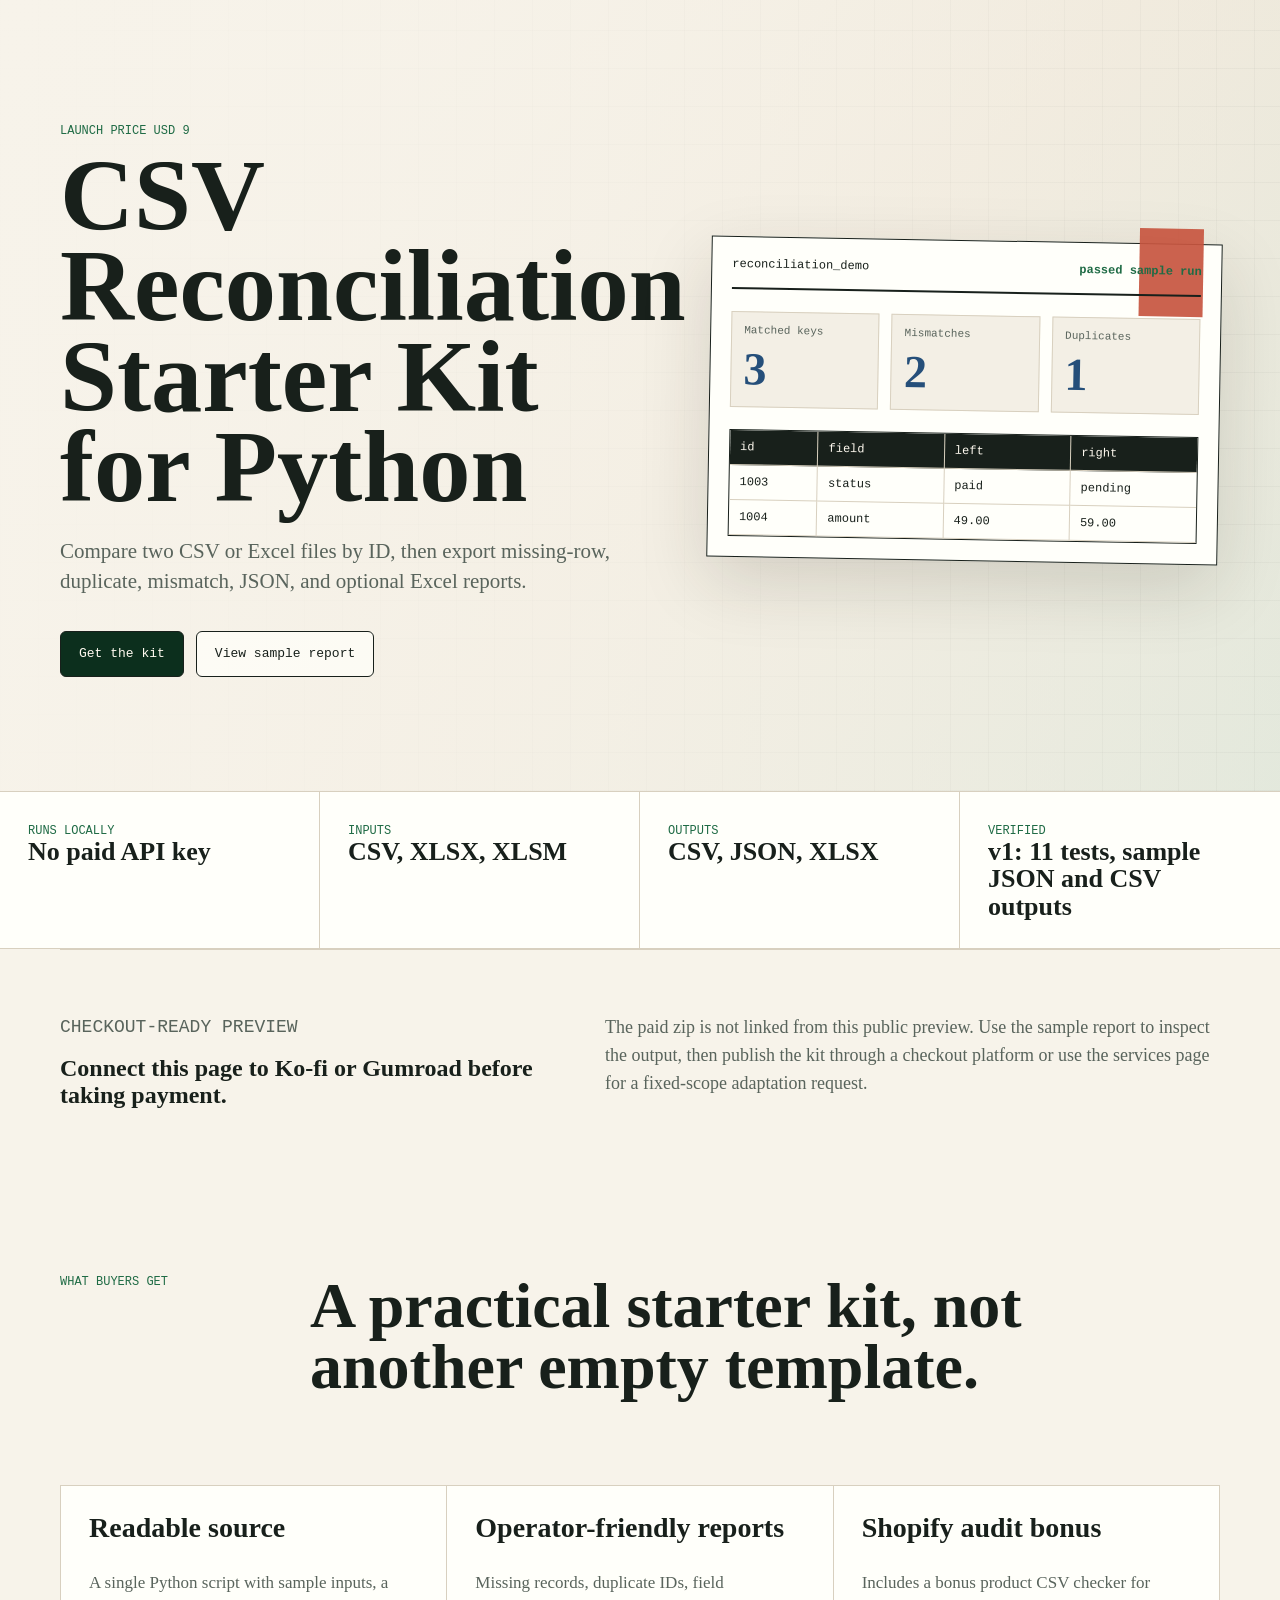
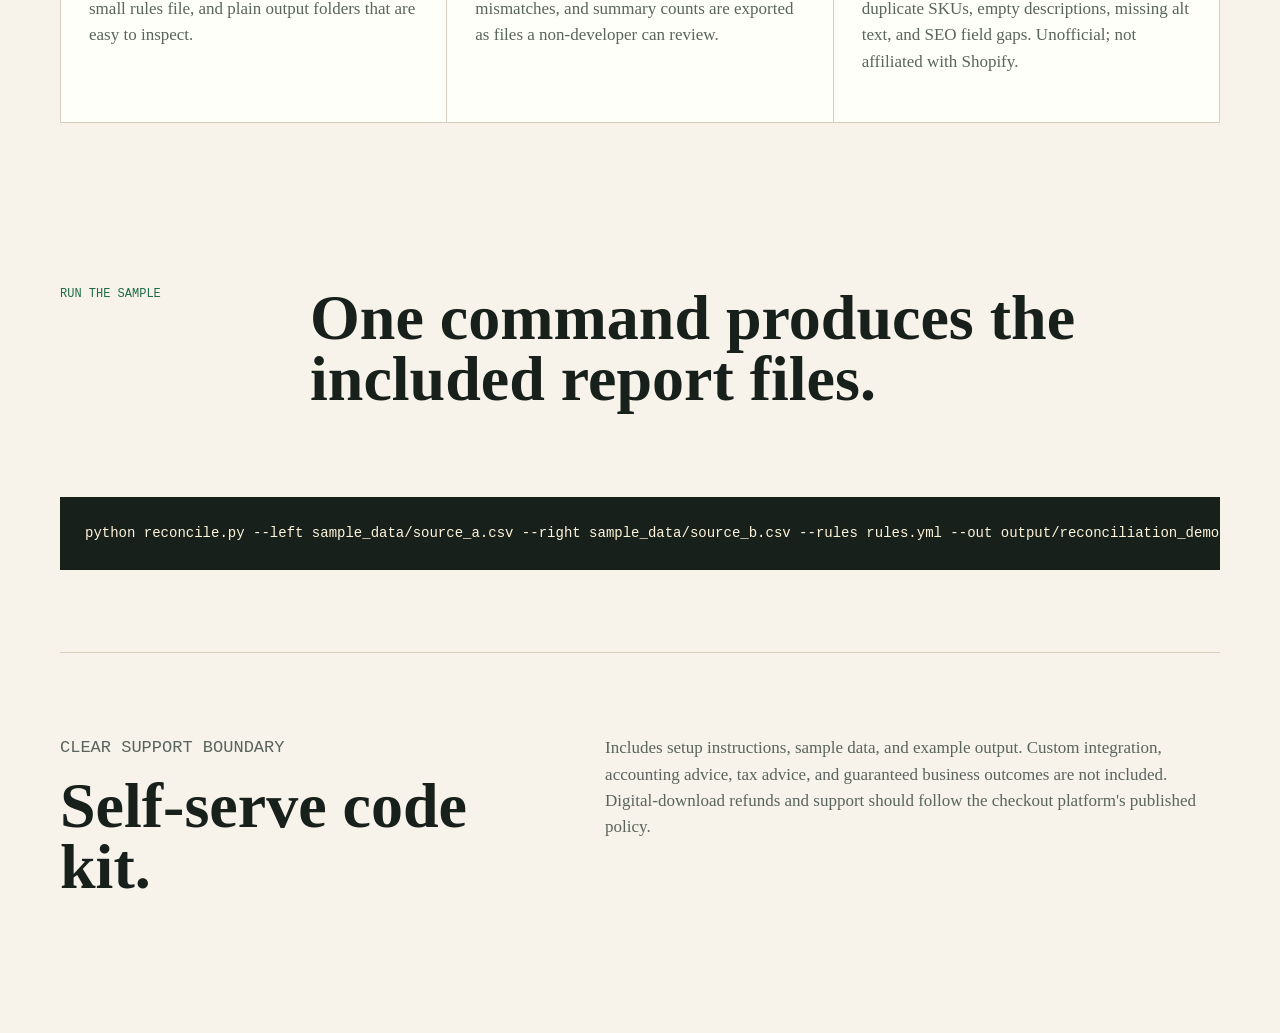
==== csv-kit/index.html @ 3e7ce138 "Create a public proof page for service outreach Constraint: public portfolio must not expose paid zi" ====
<!doctype html>
<html lang="en">
  <head>
    <meta charset="utf-8">
    <meta name="viewport" content="width=device-width, initial-scale=1">
    <title>CSV Reconciliation Starter Kit for Python</title>
    <meta
      name="description"
      content="A local Python kit for comparing CSV and Excel files, finding mismatches, missing rows, duplicates, and producing clean reports."
    >
    <link rel="stylesheet" href="styles.css">
  </head>
  <body>
    <main>
      <section class="hero" aria-labelledby="product-title">
        <div class="hero-grid">
          <div class="hero-copy">
            <p class="eyebrow">Launch price USD 9</p>
            <h1 id="product-title">CSV Reconciliation Starter Kit for Python</h1>
            <p class="lede">
              Compare two CSV or Excel files by ID, then export missing-row,
              duplicate, mismatch, JSON, and optional Excel reports.
            </p>
            <div class="actions" aria-label="Product actions">
              <a class="button primary" href="#purchase">
                Get the kit
              </a>
              <a class="button secondary" href="sample-output/summary.json">
                View sample report
              </a>
            </div>
          </div>

          <div class="report-visual" aria-label="Example reconciliation report preview">
            <div class="report-topline">
              <span>reconciliation_demo</span>
              <strong>passed sample run</strong>
            </div>
            <div class="metric-strip">
              <div>
                <span>Matched keys</span>
                <strong>3</strong>
              </div>
              <div>
                <span>Mismatches</span>
                <strong>2</strong>
              </div>
              <div>
                <span>Duplicates</span>
                <strong>1</strong>
              </div>
            </div>
            <div class="diff-table" role="table" aria-label="Mismatch preview">
              <div role="row" class="head">
                <span role="columnheader">id</span>
                <span role="columnheader">field</span>
                <span role="columnheader">left</span>
                <span role="columnheader">right</span>
              </div>
              <div role="row">
                <span>1003</span>
                <span>status</span>
                <span>paid</span>
                <span>pending</span>
              </div>
              <div role="row">
                <span>1004</span>
                <span>amount</span>
                <span>49.00</span>
                <span>59.00</span>
              </div>
            </div>
          </div>
        </div>
      </section>

      <section class="proof-band" aria-label="Proof points">
        <div>
          <span class="label">Runs locally</span>
          <strong>No paid API key</strong>
        </div>
        <div>
          <span class="label">Inputs</span>
          <strong>CSV, XLSX, XLSM</strong>
        </div>
        <div>
          <span class="label">Outputs</span>
          <strong>CSV, JSON, XLSX</strong>
        </div>
        <div>
          <span class="label">Verified</span>
          <strong>v1: 11 tests, sample JSON and CSV outputs</strong>
        </div>
      </section>

      <section id="purchase" class="purchase-note" aria-label="Purchase note">
        <div>
          <p class="eyebrow">Checkout-ready preview</p>
          <h2>Connect this page to Ko-fi or Gumroad before taking payment.</h2>
        </div>
        <p>
          The paid zip is not linked from this public preview. Use the sample
          report to inspect the output, then publish the kit through a checkout
          platform or use the services page for a fixed-scope adaptation request.
        </p>
      </section>

      <section class="details">
        <div class="section-heading">
          <p class="eyebrow">What buyers get</p>
          <h2>A practical starter kit, not another empty template.</h2>
        </div>
        <div class="feature-grid">
          <article>
            <h3>Readable source</h3>
            <p>
              A single Python script with sample inputs, a small rules file, and
              plain output folders that are easy to inspect.
            </p>
          </article>
          <article>
            <h3>Operator-friendly reports</h3>
            <p>
              Missing records, duplicate IDs, field mismatches, and summary
              counts are exported as files a non-developer can review.
            </p>
          </article>
          <article>
            <h3>Shopify audit bonus</h3>
            <p>
              Includes a bonus product CSV checker for duplicate SKUs, empty
              descriptions, missing alt text, and SEO field gaps. Unofficial;
              not affiliated with Shopify.
            </p>
          </article>
        </div>
      </section>

      <section class="demo">
        <div class="section-heading">
          <p class="eyebrow">Run the sample</p>
          <h2>One command produces the included report files.</h2>
        </div>
        <pre><code>python reconcile.py --left sample_data/source_a.csv --right sample_data/source_b.csv --rules rules.yml --out output/reconciliation_demo</code></pre>
      </section>

      <section class="buyer-boundary">
        <div>
          <p class="eyebrow">Clear support boundary</p>
          <h2>Self-serve code kit.</h2>
        </div>
        <p>
          Includes setup instructions, sample data, and example output. Custom
          integration, accounting advice, tax advice, and guaranteed business
          outcomes are not included. Digital-download refunds and support should
          follow the checkout platform's published policy.
        </p>
      </section>
    </main>
  </body>
</html>
---- csv-kit/styles.css ----
:root {
  color-scheme: light;
  --ink: #18201b;
  --muted: #59645c;
  --paper: #f7f3ea;
  --panel: #fffffa;
  --line: #d8d0bf;
  --green: #1f6b45;
  --green-ink: #0c2f1d;
  --coral: #c7553f;
  --gold: #b48822;
  --blue: #254f7a;
  --shadow: 0 24px 70px rgba(40, 33, 22, 0.15);
}

* {
  box-sizing: border-box;
}

html {
  background: var(--paper);
  color: var(--ink);
  font-family: Georgia, "Times New Roman", serif;
}

body {
  margin: 0;
}

a {
  color: inherit;
}

.hero {
  min-height: 88vh;
  display: grid;
  align-items: center;
  padding: 44px 28px 34px;
  background:
    linear-gradient(90deg, rgba(247, 243, 234, 0.96), rgba(247, 243, 234, 0.75) 48%, rgba(247, 243, 234, 0.38)),
    repeating-linear-gradient(0deg, rgba(24, 32, 27, 0.06) 0 1px, transparent 1px 38px),
    repeating-linear-gradient(90deg, rgba(24, 32, 27, 0.055) 0 1px, transparent 1px 38px),
    linear-gradient(135deg, #f7f3ea, #ece4d4 55%, #d7e2d4);
  border-bottom: 1px solid var(--line);
}

.hero-grid {
  width: min(1160px, 100%);
  margin: 0 auto;
  display: grid;
  grid-template-columns: minmax(0, 1.02fr) minmax(360px, 0.86fr);
  gap: 42px;
  align-items: center;
}

.eyebrow,
.label {
  margin: 0 0 13px;
  color: var(--green);
  font-family: "Lucida Console", Monaco, monospace;
  font-size: 12px;
  letter-spacing: 0;
  text-transform: uppercase;
}

h1,
h2,
h3,
p {
  margin-top: 0;
}

h1 {
  max-width: 860px;
  margin-bottom: 24px;
  font-size: clamp(56px, 8vw, 118px);
  line-height: 0.88;
  font-weight: 700;
  letter-spacing: 0;
}

.lede {
  max-width: 690px;
  color: var(--muted);
  font-size: 21px;
  line-height: 1.45;
}

.actions {
  display: flex;
  flex-wrap: wrap;
  gap: 12px;
  margin-top: 34px;
}

.button {
  min-height: 46px;
  display: inline-flex;
  align-items: center;
  justify-content: center;
  padding: 12px 18px;
  border: 1px solid var(--ink);
  border-radius: 6px;
  font-family: "Lucida Console", Monaco, monospace;
  font-size: 13px;
  text-decoration: none;
  transition: transform 160ms ease, box-shadow 160ms ease, background 160ms ease;
}

.button:hover {
  transform: translateY(-2px);
  box-shadow: 0 10px 26px rgba(24, 32, 27, 0.14);
}

.button.primary {
  background: var(--green-ink);
  color: #fffaf0;
}

.button.secondary {
  background: rgba(255, 255, 250, 0.72);
}

.report-visual {
  position: relative;
  padding: 20px;
  background: var(--panel);
  border: 1px solid var(--ink);
  box-shadow: var(--shadow);
  transform: rotate(1deg);
}

.report-visual::before {
  content: "";
  position: absolute;
  inset: -16px 18px auto auto;
  width: 64px;
  height: 88px;
  background: var(--coral);
  opacity: 0.92;
  z-index: -1;
}

.report-topline {
  display: flex;
  justify-content: space-between;
  gap: 18px;
  padding-bottom: 16px;
  border-bottom: 2px solid var(--ink);
  font-family: "Lucida Console", Monaco, monospace;
  font-size: 12px;
}

.report-topline strong {
  color: var(--green);
}

.metric-strip {
  display: grid;
  grid-template-columns: repeat(3, 1fr);
  gap: 12px;
  margin: 22px 0;
}

.metric-strip div {
  min-height: 96px;
  padding: 12px;
  background: #f3efe5;
  border: 1px solid var(--line);
}

.metric-strip span {
  display: block;
  color: var(--muted);
  font-family: "Lucida Console", Monaco, monospace;
  font-size: 11px;
}

.metric-strip strong {
  display: block;
  margin-top: 10px;
  color: var(--blue);
  font-size: 46px;
  line-height: 1;
}

.diff-table {
  display: grid;
  border: 1px solid var(--ink);
  font-family: "Lucida Console", Monaco, monospace;
  font-size: 12px;
  overflow: hidden;
}

.diff-table > div {
  display: grid;
  grid-template-columns: 0.7fr 1fr 1fr 1fr;
}

.diff-table span {
  min-width: 0;
  padding: 10px;
  border-right: 1px solid var(--line);
  border-bottom: 1px solid var(--line);
  overflow-wrap: anywhere;
}

.diff-table span:last-child {
  border-right: 0;
}

.diff-table .head {
  background: var(--ink);
  color: #fffaf0;
}

.proof-band {
  display: grid;
  grid-template-columns: repeat(4, 1fr);
  border-bottom: 1px solid var(--line);
  background: var(--panel);
}

.proof-band div {
  min-height: 132px;
  padding: 28px;
  border-right: 1px solid var(--line);
}

.proof-band div:last-child {
  border-right: 0;
}

.proof-band strong {
  display: block;
  max-width: 220px;
  font-size: 26px;
  line-height: 1.05;
}

.details,
.demo,
.buyer-boundary,
.purchase-note {
  width: min(1160px, calc(100% - 48px));
  margin: 0 auto;
  padding: 82px 0;
}

.section-heading {
  display: grid;
  grid-template-columns: 220px minmax(0, 1fr);
  gap: 30px;
  align-items: start;
  margin-bottom: 34px;
}

.section-heading h2,
.buyer-boundary h2 {
  max-width: 820px;
  font-size: clamp(34px, 5vw, 64px);
  line-height: 0.96;
  letter-spacing: 0;
}

.feature-grid {
  display: grid;
  grid-template-columns: repeat(3, 1fr);
  gap: 1px;
  background: var(--line);
  border: 1px solid var(--line);
}

.feature-grid article {
  min-height: 236px;
  padding: 28px;
  background: var(--panel);
}

.feature-grid h3 {
  font-size: 28px;
  line-height: 1;
}

.feature-grid p,
.buyer-boundary p {
  color: var(--muted);
  font-size: 17px;
  line-height: 1.55;
}

pre {
  margin: 0;
  padding: 24px;
  border: 1px solid var(--ink);
  background: #18201b;
  color: #fff5dc;
  overflow-x: auto;
  font-family: "Lucida Console", Monaco, monospace;
  font-size: 14px;
  line-height: 1.7;
}

.buyer-boundary,
.purchase-note {
  display: grid;
  grid-template-columns: 0.9fr 1.1fr;
  gap: 42px;
  border-top: 1px solid var(--line);
}

.purchase-note {
  padding-top: 64px;
  padding-bottom: 64px;
}

.purchase-note p {
  color: var(--muted);
  font-size: 18px;
  line-height: 1.55;
}

@media (max-width: 860px) {
  .hero {
    min-height: auto;
    padding: 32px 18px;
  }

  .hero-grid,
  .section-heading,
  .buyer-boundary,
  .purchase-note {
    grid-template-columns: 1fr;
  }

  h1 {
    font-size: clamp(48px, 18vw, 76px);
  }

  .report-visual {
    transform: none;
  }

  .proof-band,
  .feature-grid {
    grid-template-columns: 1fr;
  }

  .proof-band div {
    border-right: 0;
    border-bottom: 1px solid var(--line);
  }

  .details,
  .demo,
  .buyer-boundary {
    width: min(100% - 32px, 1160px);
    padding: 56px 0;
  }

  .metric-strip {
    grid-template-columns: 1fr;
  }
}
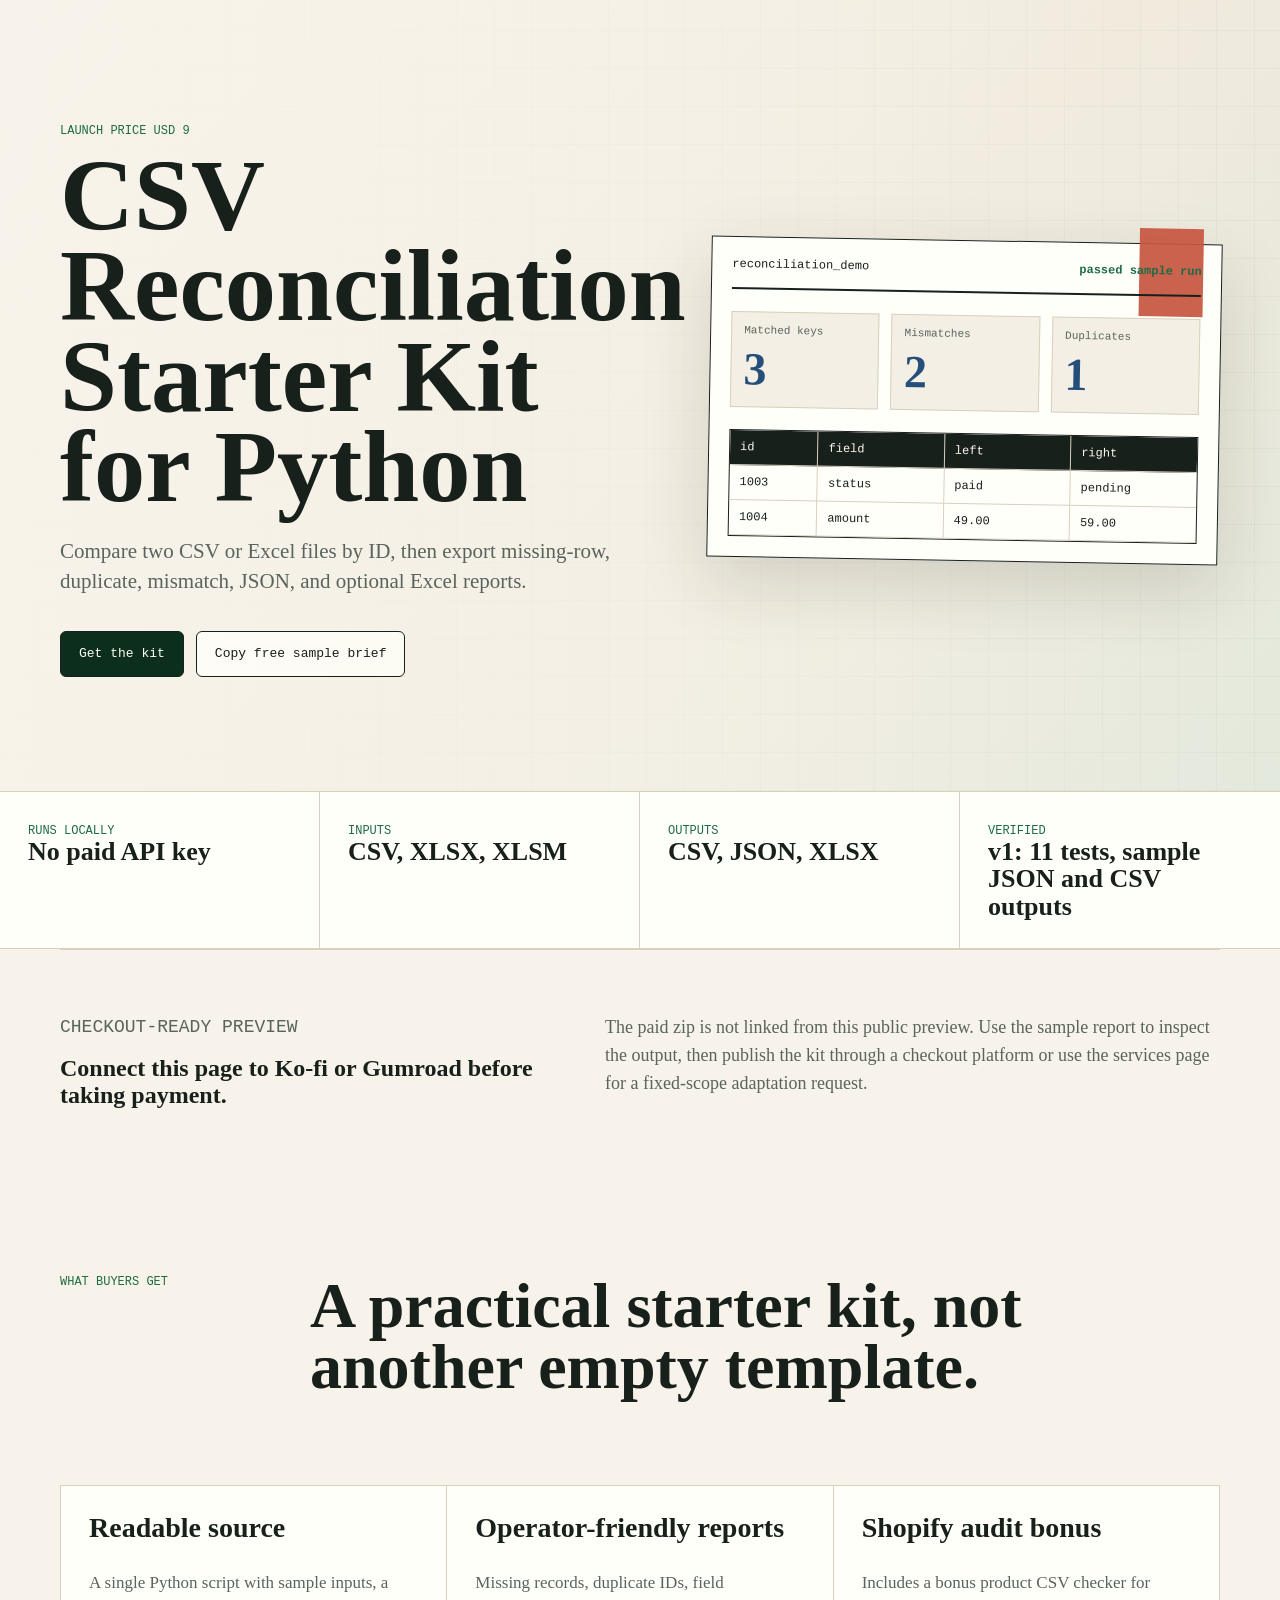
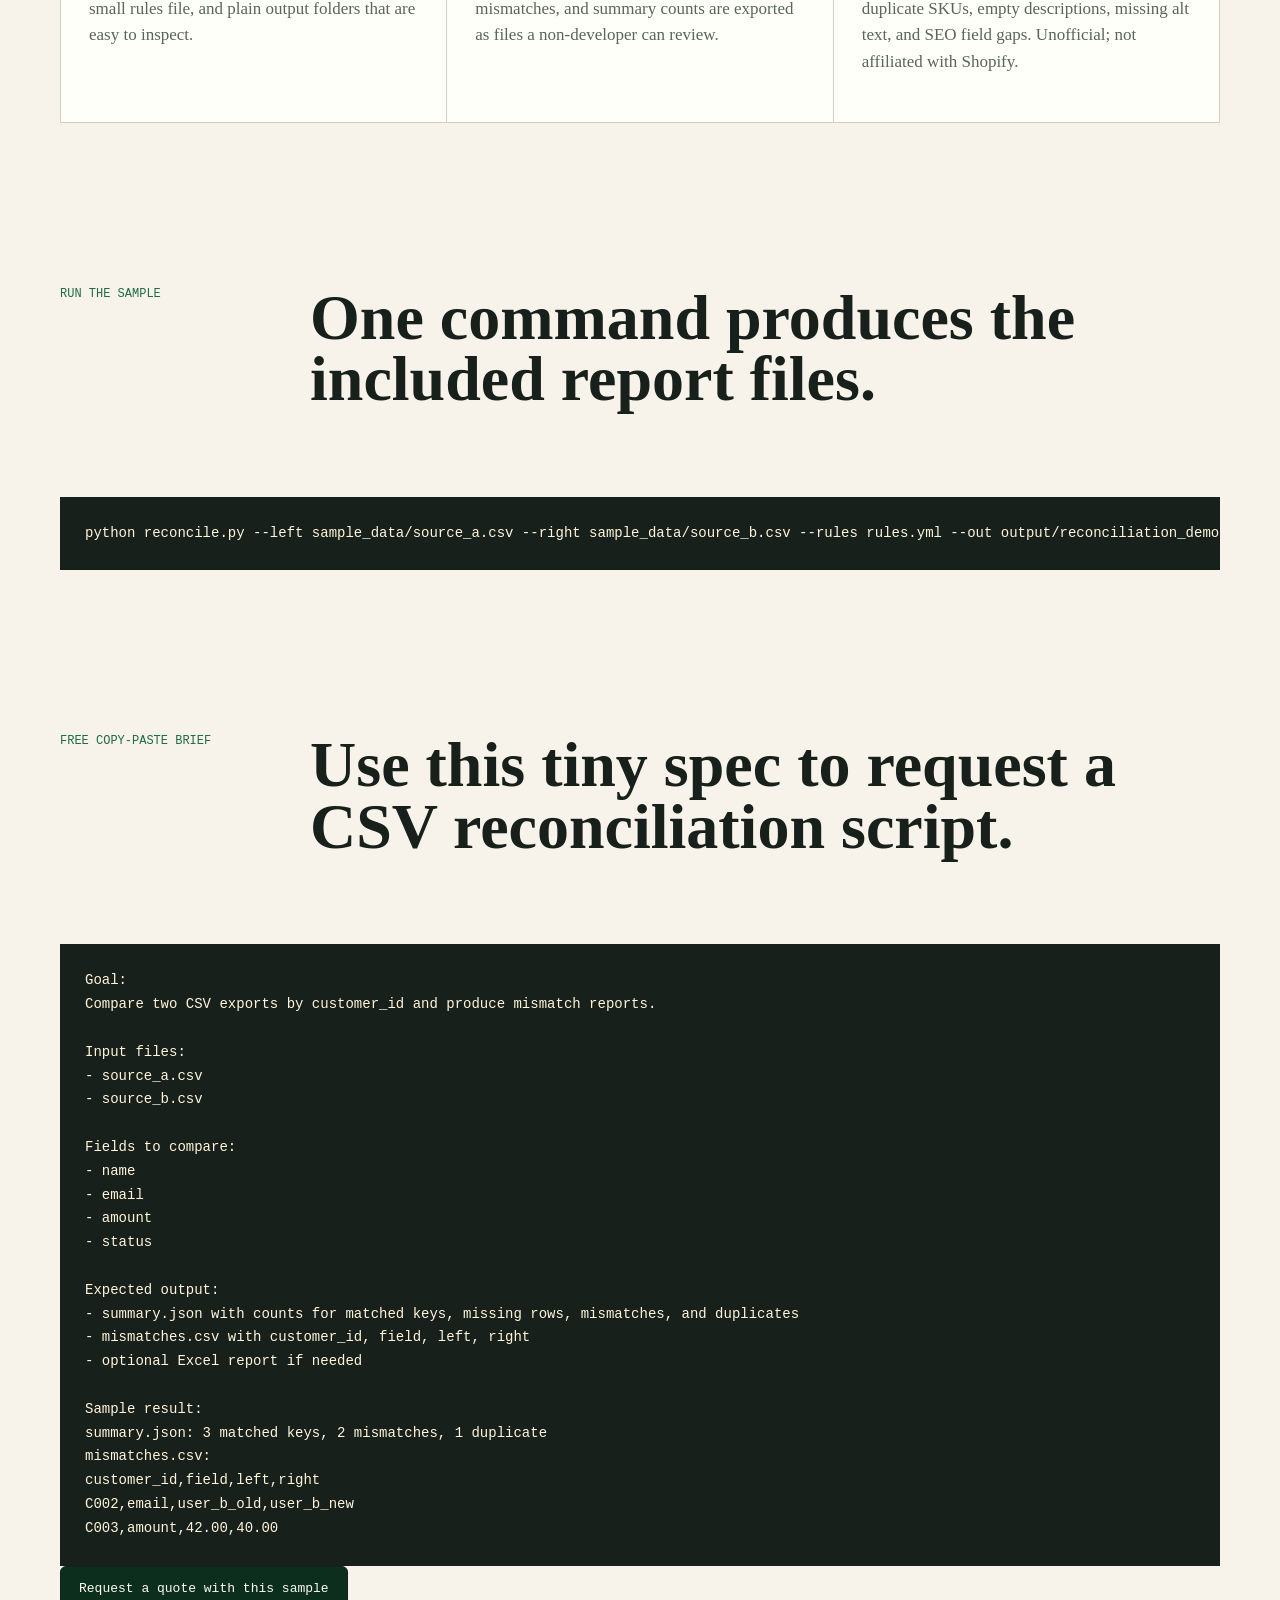
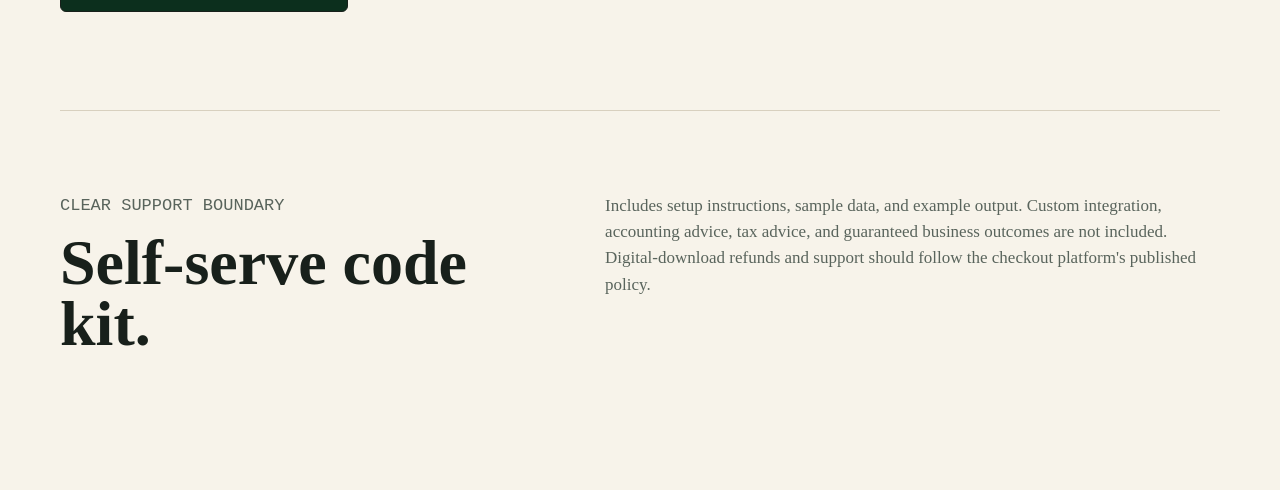
==== commit dab63aa5: "Turn the CSV proof into a quote-ready brief Constraint: the free sample should reduce quote friction" ====
--- a/csv-kit/index.html
+++ b/csv-kit/index.html
@@ -8,6 +8,17 @@
       name="description"
       content="A local Python kit for comparing CSV and Excel files, finding mismatches, missing rows, duplicates, and producing clean reports."
     >
+    <meta name="robots" content="index,follow">
+    <link rel="canonical" href="https://xyjk0511.github.io/codex-services-portfolio/csv-kit/">
+    <meta property="og:title" content="CSV Reconciliation Starter Kit for Python">
+    <meta property="og:description" content="A USD 9 Python kit preview for CSV and Excel reconciliation with 11 passing tests and public sample output.">
+    <meta property="og:type" content="product">
+    <meta property="og:url" content="https://xyjk0511.github.io/codex-services-portfolio/csv-kit/">
+    <meta property="og:image" content="https://xyjk0511.github.io/codex-services-portfolio/assets/csv-kit-cover-1600x900.png">
+    <meta name="twitter:card" content="summary_large_image">
+    <meta name="twitter:title" content="CSV Reconciliation Starter Kit for Python">
+    <meta name="twitter:description" content="CSV and Excel reconciliation kit preview with 11 passing tests and sample JSON/CSV reports.">
+    <meta name="twitter:image" content="https://xyjk0511.github.io/codex-services-portfolio/assets/csv-kit-cover-1600x900.png">
     <link rel="stylesheet" href="styles.css">
   </head>
   <body>
@@ -25,8 +36,8 @@
               <a class="button primary" href="#purchase">
                 Get the kit
               </a>
-              <a class="button secondary" href="sample-output/summary.json">
-                View sample report
+              <a class="button secondary" href="#free-sample">
+                Copy free sample brief
               </a>
             </div>
           </div>
@@ -144,6 +155,42 @@
         <pre><code>python reconcile.py --left sample_data/source_a.csv --right sample_data/source_b.csv --rules rules.yml --out output/reconciliation_demo</code></pre>
       </section>
 
+      <section id="free-sample" class="demo">
+        <div class="section-heading">
+          <p class="eyebrow">Free copy-paste brief</p>
+          <h2>Use this tiny spec to request a CSV reconciliation script.</h2>
+        </div>
+        <pre><code>Goal:
+Compare two CSV exports by customer_id and produce mismatch reports.
+
+Input files:
+- source_a.csv
+- source_b.csv
+
+Fields to compare:
+- name
+- email
+- amount
+- status
+
+Expected output:
+- summary.json with counts for matched keys, missing rows, mismatches, and duplicates
+- mismatches.csv with customer_id, field, left, right
+- optional Excel report if needed
+
+Sample result:
+summary.json: 3 matched keys, 2 mismatches, 1 duplicate
+mismatches.csv:
+customer_id,field,left,right
+C002,email,user_b_old,user_b_new
+C003,amount,42.00,40.00</code></pre>
+        <p>
+          <a class="button primary" href="https://github.com/xyjk0511/codex-services-portfolio/issues/new?template=service-request.yml">
+            Request a quote with this sample
+          </a>
+        </p>
+      </section>
+
       <section class="buyer-boundary">
         <div>
           <p class="eyebrow">Clear support boundary</p>
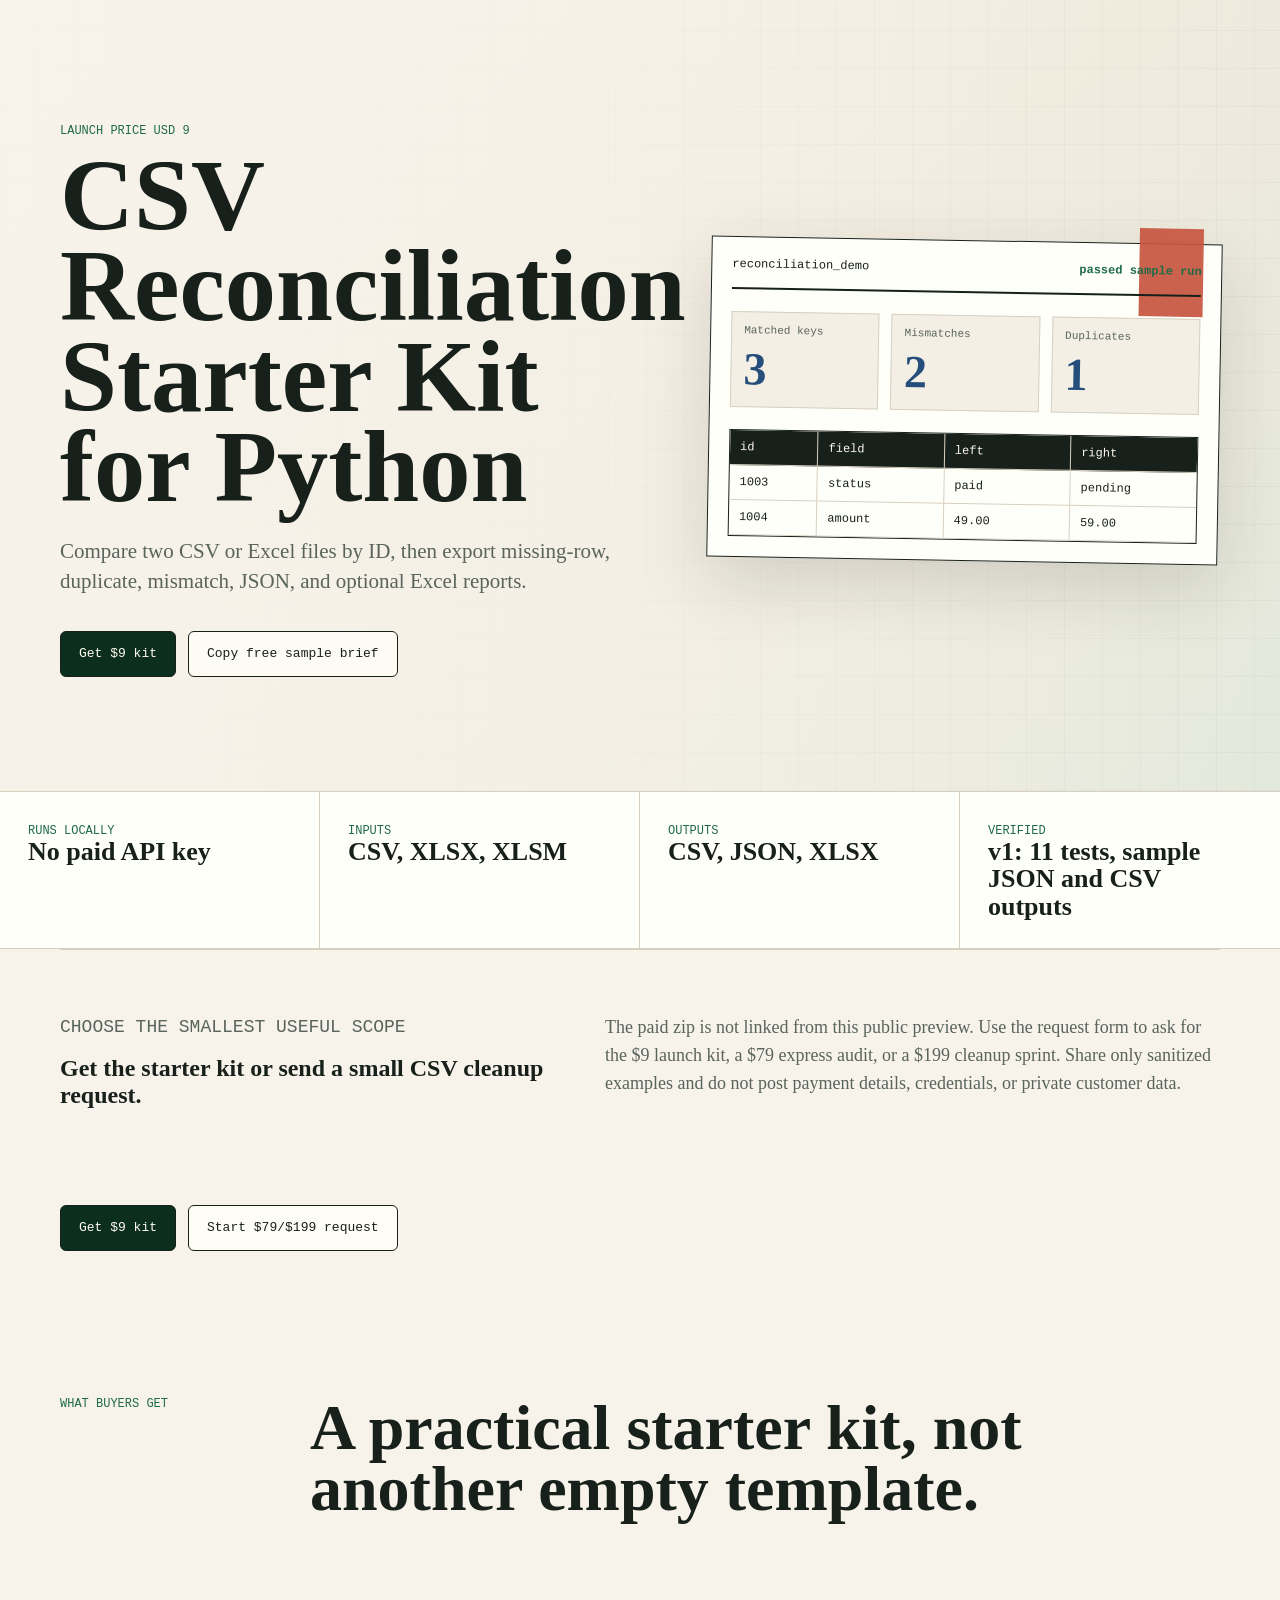
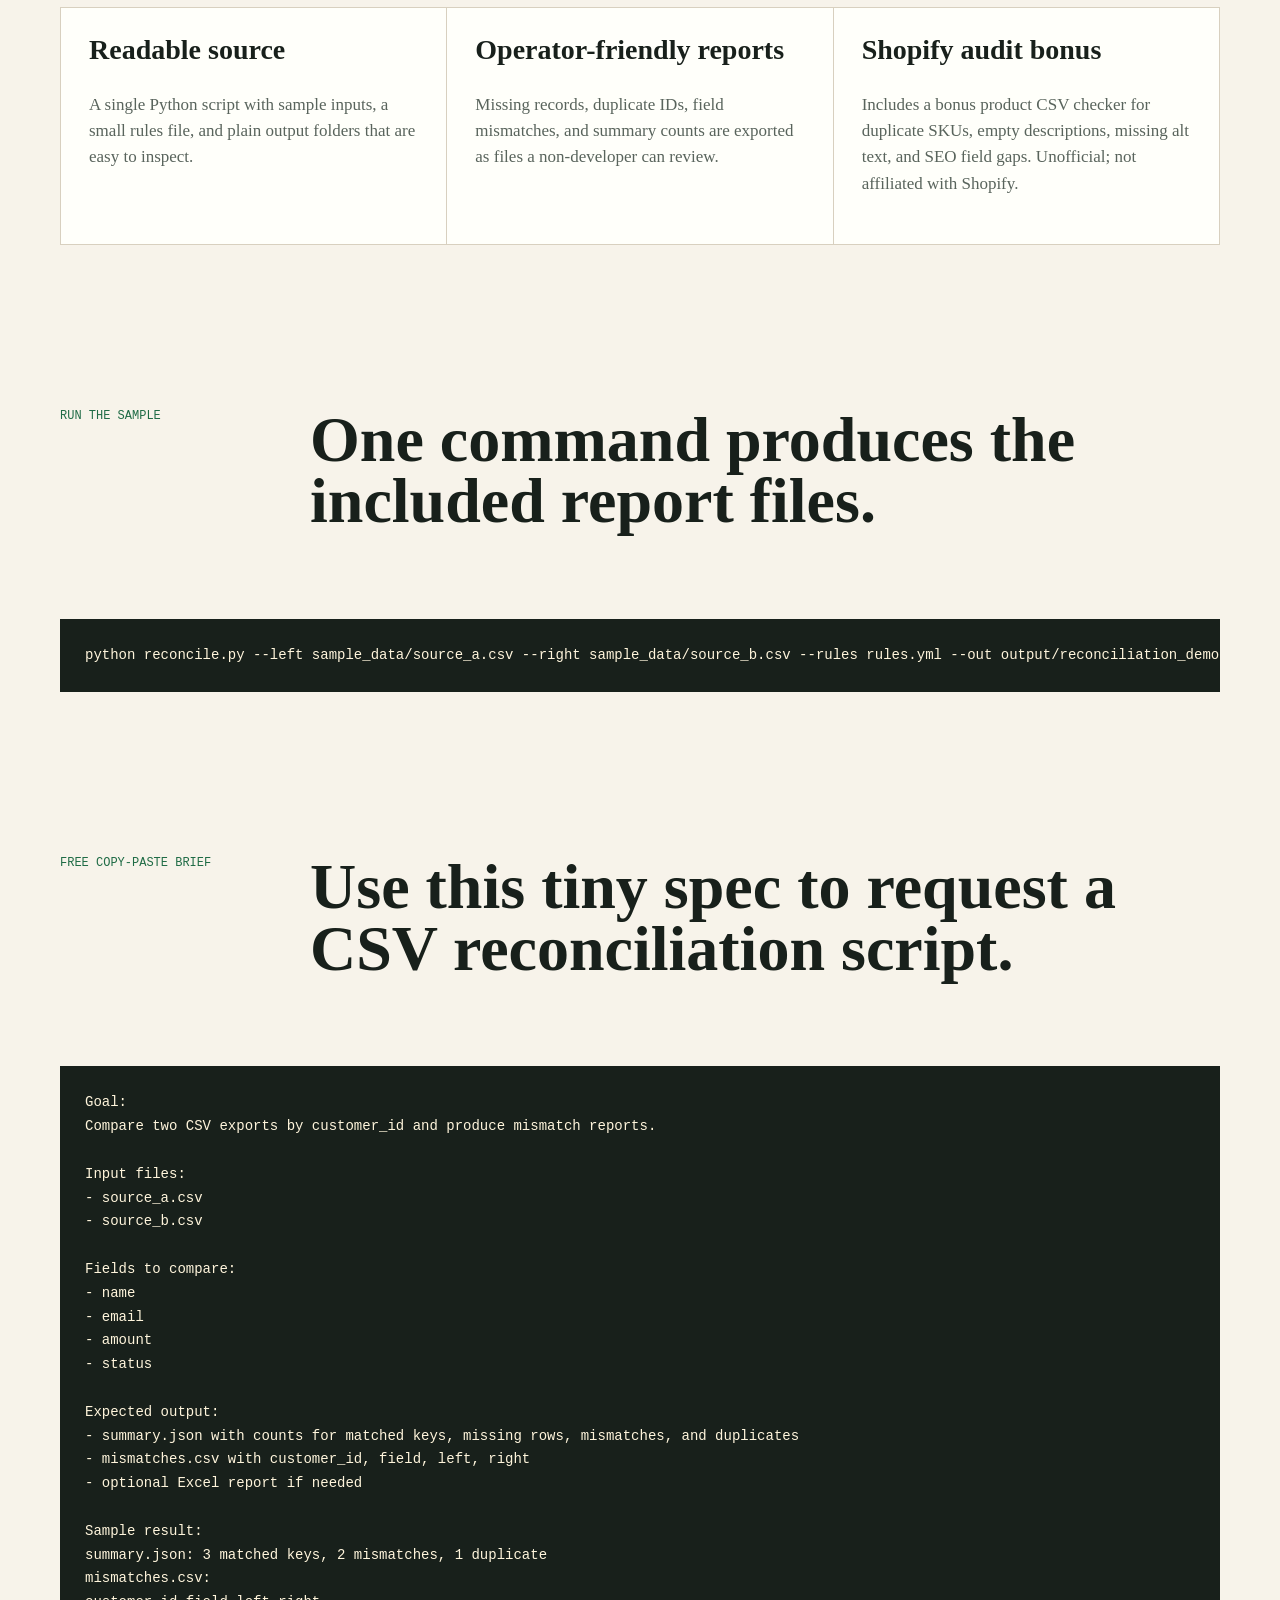
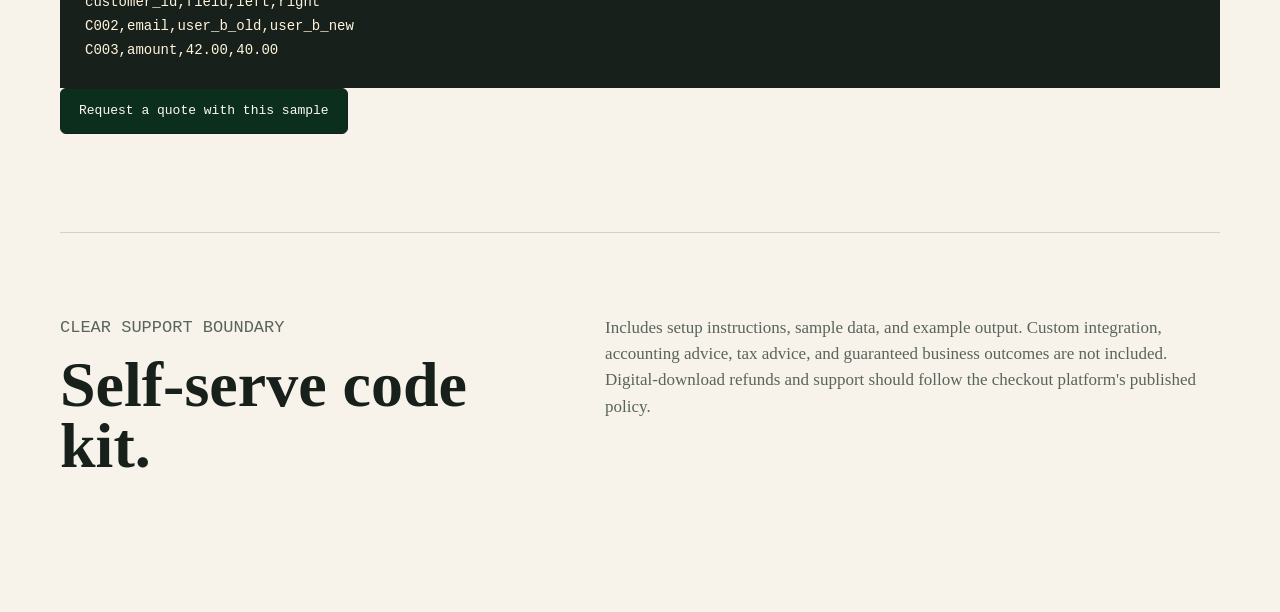
==== commit 1f539105: "Make the CSV offer path easier to request Constraint: Public sales pages must not expose private con" ====
--- a/csv-kit/index.html
+++ b/csv-kit/index.html
@@ -33,8 +33,8 @@
               duplicate, mismatch, JSON, and optional Excel reports.
             </p>
             <div class="actions" aria-label="Product actions">
-              <a class="button primary" href="#purchase">
-                Get the kit
+              <a class="button primary" href="https://github.com/xyjk0511/codex-services-portfolio/issues/new?template=csv-kit-request.yml">
+                Get $9 kit
               </a>
               <a class="button secondary" href="#free-sample">
                 Copy free sample brief
@@ -106,14 +106,19 @@
 
       <section id="purchase" class="purchase-note" aria-label="Purchase note">
         <div>
-          <p class="eyebrow">Checkout-ready preview</p>
-          <h2>Connect this page to Ko-fi or Gumroad before taking payment.</h2>
+          <p class="eyebrow">Choose the smallest useful scope</p>
+          <h2>Get the starter kit or send a small CSV cleanup request.</h2>
         </div>
         <p>
-          The paid zip is not linked from this public preview. Use the sample
-          report to inspect the output, then publish the kit through a checkout
-          platform or use the services page for a fixed-scope adaptation request.
+          The paid zip is not linked from this public preview. Use the request
+          form to ask for the $9 launch kit, a $79 express audit, or a $199
+          cleanup sprint. Share only sanitized examples and do not post payment
+          details, credentials, or private customer data.
         </p>
+        <div class="actions">
+          <a class="button primary" href="https://github.com/xyjk0511/codex-services-portfolio/issues/new?template=csv-kit-request.yml">Get $9 kit</a>
+          <a class="button secondary" href="https://github.com/xyjk0511/codex-services-portfolio/issues/new?template=csv-kit-request.yml">Start $79/$199 request</a>
+        </div>
       </section>
 
       <section class="details">
